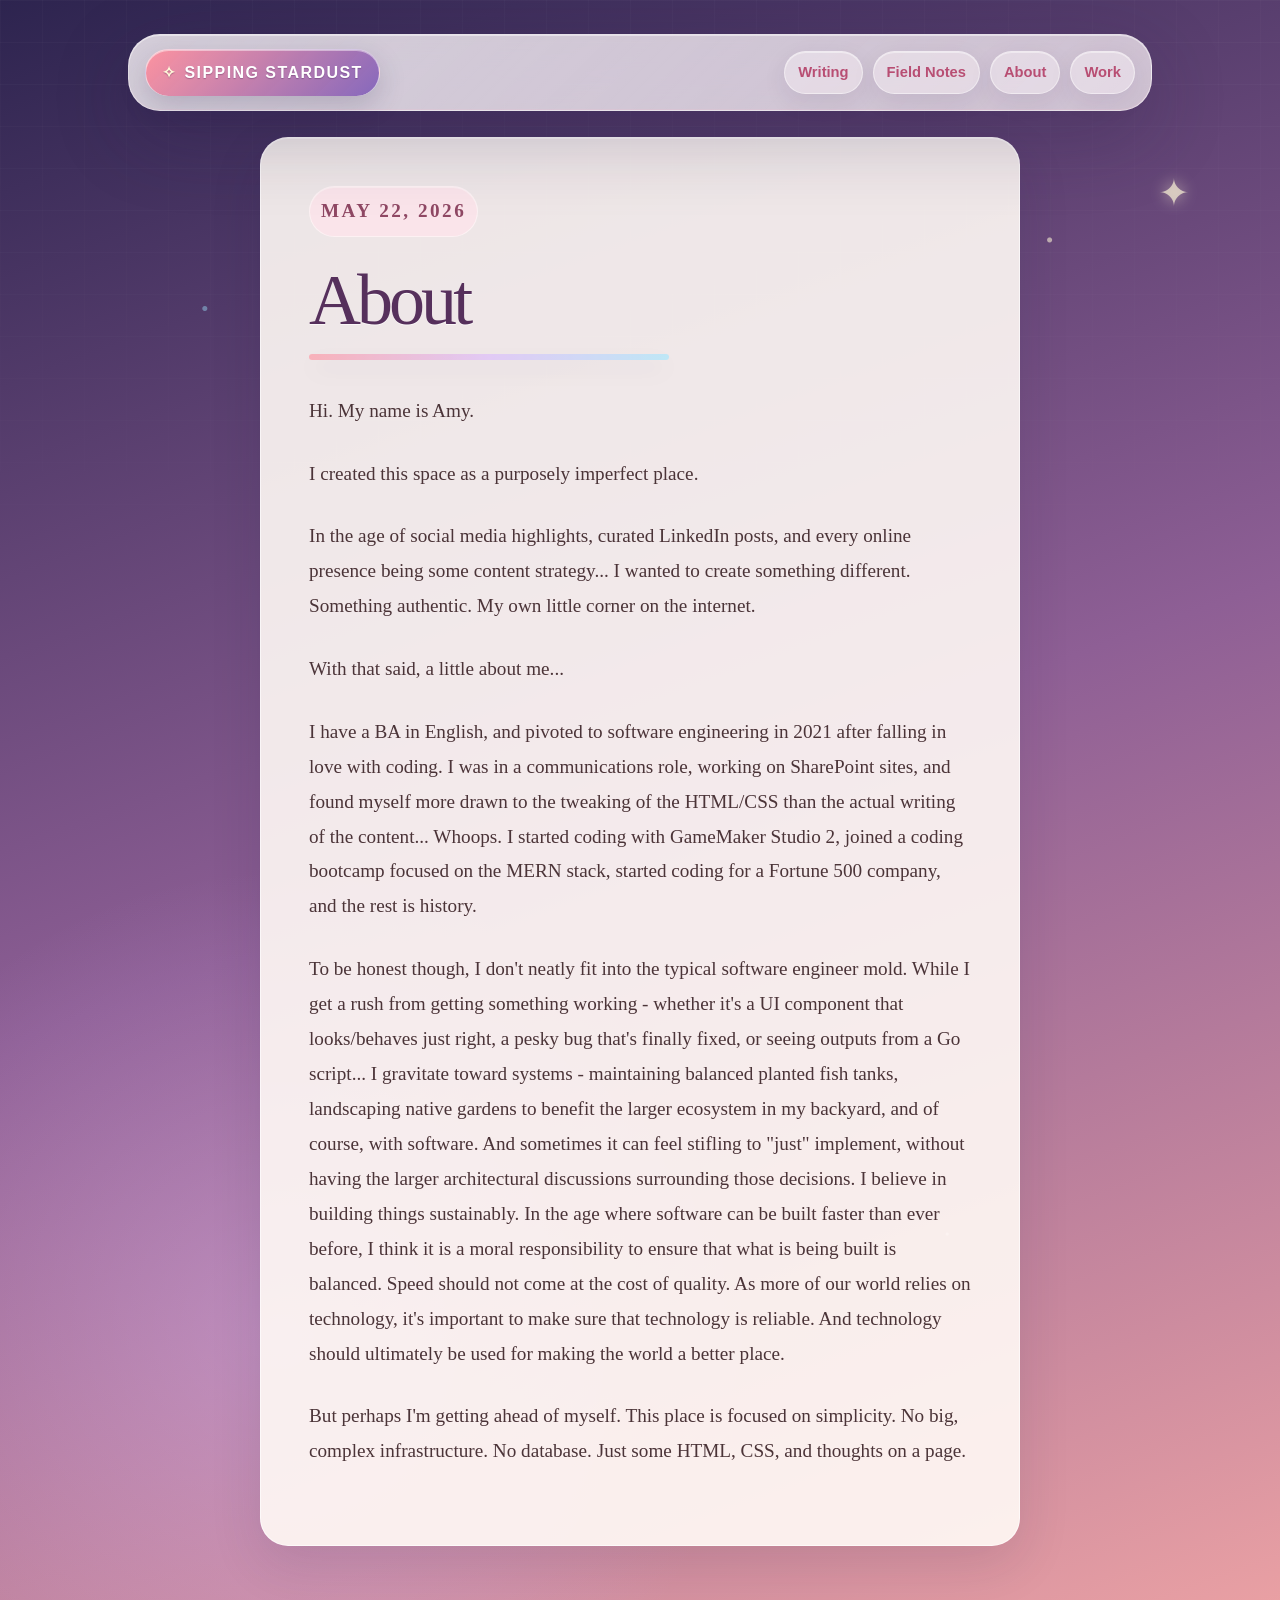
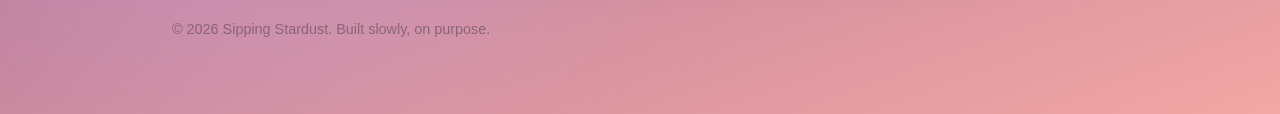
==== pages/about.html @ 6268b737 "sipping stardust initial commit" ====
<!DOCTYPE html>
<html lang="en">

<head>
    <meta charset="UTF-8" />
    <meta name="viewport" content="width=device-width, initial-scale=1.0" />
    <title>Why I’m Bringing Back Sipping Stardust</title>
    <meta name="description" content="A note on reviving Sipping Stardust as a small, quiet corner of the internet." />
    <link rel="stylesheet" href="../styles.css" />
</head>

<body>
    <div class="site-wrapper">
        <header>
            <a class="brand" href="../index.html">Sipping Stardust</a>
            <nav aria-label="Main navigation">
                <a href="../index.html#writing">Writing</a>
                <a href="../index.html#field-notes">Field Notes</a>
                <a href="../pages/about.html">About</a>
                <a href="../index.html#work">Work</a>
            </nav>
        </header>

        <main>
            <article class="essay">
                <p class="eyebrow">May 22, 2026</p>
                <h1>About</h1>
                <p>
                    Hi. My name is Amy.
                </p>
                <p>
                    I created this space as a purposely imperfect place.
                </p>
                <p>
                    In the age of social media highlights, curated LinkedIn posts, and every online presence being some
                    content strategy... I wanted to create something different. Something authentic. My own little
                    corner on the internet.
                </p>
                <p>
                    With that said, a little about me...
                </p>
                <p>
                    I have a BA in English, and pivoted to software engineering in 2021 after falling in love with
                    coding. I was in a communications role, working on SharePoint sites, and found myself more drawn to
                    the tweaking of the HTML/CSS than the actual writing of the content... Whoops. I started coding with
                    GameMaker Studio 2, joined a coding bootcamp focused on the MERN stack, started coding for a Fortune
                    500 company, and the rest is history.
                </p>
                <p>
                    To be honest though, I don't neatly fit into the typical software engineer mold. While I get a rush
                    from getting something working - whether it's a UI component that looks/behaves just right, a pesky
                    bug that's finally fixed, or seeing outputs from a Go script... I gravitate toward systems -
                    maintaining balanced planted fish tanks, landscaping native gardens to
                    benefit the larger ecosystem in my backyard, and of course, with software. And sometimes it can feel
                    stifling to "just" implement, without having the larger architectural discussions surrounding those
                    decisions. I believe in building things sustainably. In the age where software can be built faster
                    than ever before, I think it is a moral responsibility to ensure that what is being built is
                    balanced. Speed should not come at the cost of quality. As more of our world relies on technology,
                    it's important to make sure that technology is reliable. And technology should ultimately be used
                    for making the world a better place.
                </p>
                <p>
                    But perhaps I'm getting ahead of myself. This place is focused on simplicity. No big, complex
                    infrastructure. No database. Just some HTML, CSS, and thoughts on a page.
                </p>

            </article>
        </main>

        <footer>
            <p>© 2026 Sipping Stardust. Built slowly, on purpose.</p>
        </footer>
    </div>
</body>

</html>
---- styles.css ----
:root {
  --font-display: Georgia, "Times New Roman", serif;
  --font-ui: "Trebuchet MS", Verdana, Geneva, sans-serif;
  --bg-top: #2d244f;
  --bg-mid: #8e5f95;
  --bg-bottom: #f3a7a5;
  --glass: rgba(255, 248, 250, 0.68);
  --glass-strong: rgba(255, 248, 250, 0.82);
  --paper-solid: #fff8fa;
  --paper-pink: rgba(255, 228, 235, 0.66);
  --ink: #4f354b;
  --muted: #8b6476;
  --accent: #ff8f9c;
  --accent-dark: #b84e73;
  --accent-soft: #ffc2cc;
  --lavender: #d9b8ff;
  --lavender-dark: #7b5bb8;
  --sky: #9ee7ff;
  --cream: #fff7d8;
  --pearl: #fffaf2;
  --line: rgba(255, 255, 255, 0.48);
  --line-pink: rgba(255, 184, 205, 0.5);
  --shadow: rgba(36, 25, 68, 0.24);
  --inner-highlight: rgba(255, 255, 255, 0.42);
}

* {
  box-sizing: border-box;
}

html {
  scroll-behavior: smooth;
}

body {
  margin: 0;
  min-height: 100vh;
  font-family: var(--font-ui);
  background:
    radial-gradient(circle at 16% 18%, rgba(158, 231, 255, 0.42) 0 2px, transparent 3px),
    radial-gradient(circle at 82% 14%, rgba(255, 247, 216, 0.58) 0 2px, transparent 3px),
    radial-gradient(circle at 74% 72%, rgba(255, 255, 255, 0.45) 0 1px, transparent 2px),
    radial-gradient(circle at 22% 78%, rgba(217, 184, 255, 0.35), transparent 28%),
    linear-gradient(160deg, var(--bg-top) 0%, var(--bg-mid) 48%, var(--bg-bottom) 100%);
  color: var(--ink);
  line-height: 1.6;
}

body::before {
  content: "";
  position: fixed;
  inset: 0;
  pointer-events: none;
  background:
    linear-gradient(rgba(255,255,255,0.035) 1px, transparent 1px),
    linear-gradient(90deg, rgba(255,255,255,0.025) 1px, transparent 1px);
  background-size: 42px 42px;
  mask-image: linear-gradient(to bottom, rgba(0,0,0,0.8), transparent 76%);
}

body::after {
  content: "✦";
  position: fixed;
  right: 7vw;
  top: 18vh;
  color: rgba(255, 247, 216, 0.68);
  font-size: 2.4rem;
  text-shadow: 0 0 16px rgba(255, 247, 216, 0.6);
  pointer-events: none;
}

a {
  color: var(--accent-dark);
  text-decoration: none;
  border-bottom: 1px solid rgba(184, 78, 115, 0.28);
}

a:hover {
  color: var(--lavender-dark);
  border-bottom-color: rgba(123, 91, 184, 0.45);
}

.site-wrapper {
  position: relative;
  max-width: 1080px;
  margin: 0 auto;
  padding: 34px 28px;
}

header,
section {
  background:
    linear-gradient(135deg, rgba(255,255,255,0.34), rgba(255,255,255,0.08)),
    var(--glass);
  border: 1px solid var(--line);
  border-radius: 32px;
  box-shadow:
    0 24px 80px var(--shadow),
    inset 0 1px 0 var(--inner-highlight),
    inset 0 -1px 0 rgba(255, 184, 205, 0.16);
  backdrop-filter: blur(22px) saturate(1.22);
  -webkit-backdrop-filter: blur(22px) saturate(1.22);
}

header {
  display: flex;
  justify-content: space-between;
  align-items: center;
  gap: 18px;
  padding: 14px 16px;
  margin-bottom: 26px;
}

.brand {
  display: inline-flex;
  align-items: center;
  padding: 10px 16px;
  color: white;
  background: linear-gradient(135deg, rgba(255,143,156,0.92), rgba(123,91,184,0.88));
  border: 1px solid rgba(255,255,255,0.62);
  border-radius: 999px;
  font-weight: 900;
  letter-spacing: 0.09em;
  text-transform: uppercase;
  text-decoration: none;
  border-bottom: 0;
  box-shadow:
    inset 0 1px 0 rgba(255,255,255,0.45),
    0 10px 28px rgba(36, 25, 68, 0.18);
  text-shadow: 0 1px 1px rgba(74, 39, 82, 0.36);
}

.brand::before {
  content: "✧";
  margin-right: 8px;
  color: var(--cream);
}

nav {
  display: flex;
  align-items: center;
  flex-wrap: wrap;
  gap: 10px;
  font-size: 0.92rem;
}

nav a,
.button {
  display: inline-block;
  padding: 9px 13px;
  background: rgba(255, 248, 250, 0.42);
  border: 1px solid rgba(255, 255, 255, 0.46);
  border-radius: 999px;
  color: var(--accent-dark);
  text-decoration: none;
  font-weight: 800;
  box-shadow:
    inset 0 1px 0 rgba(255,255,255,0.42),
    0 8px 24px rgba(36, 25, 68, 0.08);
  transition: transform 160ms ease, box-shadow 160ms ease, background 160ms ease;
}

nav a:hover,
.button:hover {
  transform: translateY(-1px);
  background: rgba(255, 246, 250, 0.72);
  border-color: rgba(255,255,255,0.72);
  color: var(--lavender-dark);
  box-shadow:
    inset 0 1px 0 rgba(255,255,255,0.5),
    0 12px 30px rgba(36, 25, 68, 0.13);
}

nav a:active,
.button:active {
  transform: translateY(0);
}

.hero {
  position: relative;
  padding: 72px 48px 78px;
  margin-bottom: 26px;
  overflow: hidden;
}

.hero::before {
  content: "";
  position: absolute;
  top: 26px;
  right: 34px;
  width: 178px;
  height: 178px;
  border-radius: 999px;
  background:
    radial-gradient(circle at 34% 32%, rgba(255,255,255,0.76) 0 4px, transparent 5px),
    radial-gradient(circle at 66% 62%, rgba(255,247,216,0.62) 0 3px, transparent 4px),
    linear-gradient(135deg, rgba(158,231,255,0.34), rgba(217,184,255,0.46), rgba(255,143,156,0.28));
  border: 1px solid rgba(255,255,255,0.32);
  box-shadow: inset 0 1px 0 rgba(255,255,255,0.35);
  opacity: 0.78;
}

.hero::after {
  content: "☁︎ ✦";
  position: absolute;
  right: 52px;
  bottom: 40px;
  color: rgba(255, 250, 242, 0.38);
  font-size: 3.2rem;
  letter-spacing: 0.18em;
  pointer-events: none;
}

.eyebrow {
  display: inline-block;
  padding: 7px 11px;
  margin: 0 0 18px;
  color: var(--accent-dark);
  background: rgba(255, 246, 250, 0.46);
  border: 1px solid rgba(255, 255, 255, 0.48);
  border-radius: 999px;
  box-shadow: inset 0 1px 0 rgba(255,255,255,0.35);
  font-size: 0.76rem;
  font-weight: 900;
  text-transform: uppercase;
  letter-spacing: 0.13em;
}

h1,
h2,
h3 {
  font-family: var(--font-display);
  font-weight: 500;
}

p,
li {
  font-family: var(--font-ui);
}

h1 {
  position: relative;
  max-width: 760px;
  font-size: clamp(3.2rem, 8vw, 6.4rem);
  line-height: 0.95;
  letter-spacing: -0.055em;
  margin: 0 0 24px;
  color: #5a2f5f;
  text-shadow:
    0 1px 0 rgba(255, 250, 242, 0.72),
    0 6px 18px rgba(36, 25, 68, 0.2);
}

h1::after {
  content: "";
  display: block;
  width: min(360px, 70%);
  height: 10px;
  margin-top: 14px;
  border-radius: 999px;
  background: linear-gradient(90deg, var(--accent), var(--lavender), var(--sky));
  opacity: 0.78;
  box-shadow: 0 10px 26px rgba(36, 25, 68, 0.12);
}

.subtitle {
  position: relative;
  max-width: 660px;
  margin-bottom: 32px;
  font-family: var(--font-ui);
  font-size: clamp(1.1rem, 2.4vw, 1.35rem);
  color: var(--muted);
}

.button-row {
  display: flex;
  flex-wrap: wrap;
  gap: 12px;
}

.button {
  background: linear-gradient(135deg, rgba(255,143,156,0.92), rgba(184,78,115,0.9));
  color: white;
  border-color: rgba(255, 255, 255, 0.52);
  box-shadow:
    inset 0 1px 0 rgba(255,255,255,0.35),
    0 12px 32px rgba(184, 78, 115, 0.18);
}

.button.secondary {
  background: linear-gradient(135deg, rgba(217,184,255,0.78), rgba(158,231,255,0.5));
  color: #5f447d;
  border-color: rgba(255, 255, 255, 0.58);
}

section {
  position: relative;
  padding: 58px 44px 44px;
  margin-bottom: 26px;
  overflow: hidden;
}

section::before {
  content: "";
  position: absolute;
  top: 0;
  left: 0;
  right: 0;
  height: 26px;
  background: linear-gradient(90deg, rgba(255,143,156,0.58), rgba(217,184,255,0.62), rgba(158,231,255,0.38));
  border-radius: 31px 31px 0 0;
  box-shadow: inset 0 -1px 0 rgba(255,255,255,0.2);
}

section::after {
  content: "○  ○  ×";
  position: absolute;
  top: 5px;
  right: 18px;
  color: rgba(255,255,255,0.82);
  font-weight: 900;
  letter-spacing: 5px;
  font-size: 0.72rem;
}

h2 {
  position: relative;
  display: inline-block;
  margin: 0 0 28px;
  padding: 0 0 10px;
  font-size: clamp(2rem, 4vw, 3rem);
  line-height: 1.05;
  color: #6a356b;
  letter-spacing: -0.035em;
  text-shadow:
    0 1px 0 rgba(255, 250, 242, 0.72),
    0 8px 18px rgba(36, 25, 68, 0.14);
}

h2::after {
  content: "";
  position: absolute;
  left: 0;
  bottom: 0;
  width: 72%;
  height: 5px;
  border-radius: 999px;
  background: linear-gradient(90deg, var(--accent), var(--lavender), transparent);
  opacity: 0.72;
}

.grid {
  display: grid;
  grid-template-columns: repeat(3, 1fr);
  gap: 18px;
}

.card,
.post-preview,
.note {
  background:
    linear-gradient(135deg, rgba(255,255,255,0.38), rgba(255,255,255,0.12)),
    rgba(255, 250, 245, 0.5);
  border: 1px solid rgba(255, 255, 255, 0.42);
  border-radius: 24px;
  padding: 24px;
  box-shadow:
    inset 0 1px 0 rgba(255,255,255,0.32),
    0 14px 36px rgba(36, 25, 68, 0.08);
}

.card {
  min-height: 175px;
}

.card h3,
.post-preview h3 {
  margin-top: 0;
  margin-bottom: 10px;
  color: var(--accent-dark);
}

.card h3 {
  font-size: 1.35rem;
}

.card p,
.post-preview p {
  margin-bottom: 0;
  color: var(--muted);
}

.post-list {
  display: grid;
  gap: 18px;
}

.post-preview time {
  display: inline-block;
  margin-bottom: 12px;
  padding: 4px 9px;
  background: rgba(217, 184, 255, 0.42);
  border: 1px solid rgba(255, 255, 255, 0.42);
  border-radius: 999px;
  color: #664974;
  font-size: 0.8rem;
  font-weight: 800;
}

.post-preview h3 {
  font-size: 1.55rem;
}

.about {
  display: grid;
  grid-template-columns: 1.1fr 0.9fr;
  gap: 24px;
  align-items: start;
}

.note {
  background: linear-gradient(135deg, rgba(255,228,235,0.45), rgba(217,184,255,0.36));
  color: #744d66;
}

footer {
  position: relative;
  padding: 58px 44px 24px;
  color: var(--muted);
  font-size: 0.9rem;
  overflow: hidden;
}

.essay {
  max-width: 760px;
  margin: 0 auto;
  padding: 48px;
  background: rgba(255, 250, 246, 0.9);
  border: 1px solid rgba(255, 255, 255, 0.62);
  border-radius: 28px;
  box-shadow:
    inset 0 1px 0 rgba(255,255,255,0.45),
    0 18px 52px rgba(36, 25, 68, 0.12);
}

.essay .eyebrow {
  background: rgba(255, 228, 235, 0.72);
  color: #8f4864;
}

.essay h1 {
  font-size: clamp(2.55rem, 6vw, 4.5rem);
  line-height: 1.02;
  margin-bottom: 34px;
  color: #56305c;
  text-shadow: 0 1px 0 rgba(255, 255, 255, 0.7);
}

.essay h1::after {
  height: 6px;
  margin-top: 16px;
  opacity: 0.6;
}

.essay p,
.essay li {
  font-family: var(--font-display);
  font-size: clamp(1.08rem, 2vw, 1.2rem);
  line-height: 1.82;
  color: #4b3438;
}

.essay p {
  margin: 0 0 1.45em;
}

.essay a {
  color: #9b4868;
  border-bottom: 1px solid rgba(155, 72, 104, 0.35);
}

.essay blockquote {
  margin: 2rem 0;
  padding: 0.25rem 0 0.25rem 1.25rem;
  border-left: 4px solid rgba(255, 143, 156, 0.56);
  color: #6b4b55;
  font-style: italic;
}

.essay hr {
  border: 0;
  height: 1px;
  margin: 2.5rem 0;
  background: linear-gradient(90deg, transparent, rgba(184, 78, 115, 0.28), transparent);
}

@media (max-width: 760px) {
  .site-wrapper {
    padding: 18px 14px;
  }

  header {
    flex-direction: column;
    align-items: flex-start;
  }

  .brand {
    width: 100%;
    justify-content: center;
  }

  nav {
    align-items: flex-start;
  }

  .hero,
  section,
  footer {
    padding-left: 22px;
    padding-right: 22px;
  }

  .hero::before {
    opacity: 0.28;
  }

  .hero::after {
    right: 22px;
    bottom: 18px;
    font-size: 2rem;
  }

  .grid,
  .about {
    grid-template-columns: 1fr;
  }
}
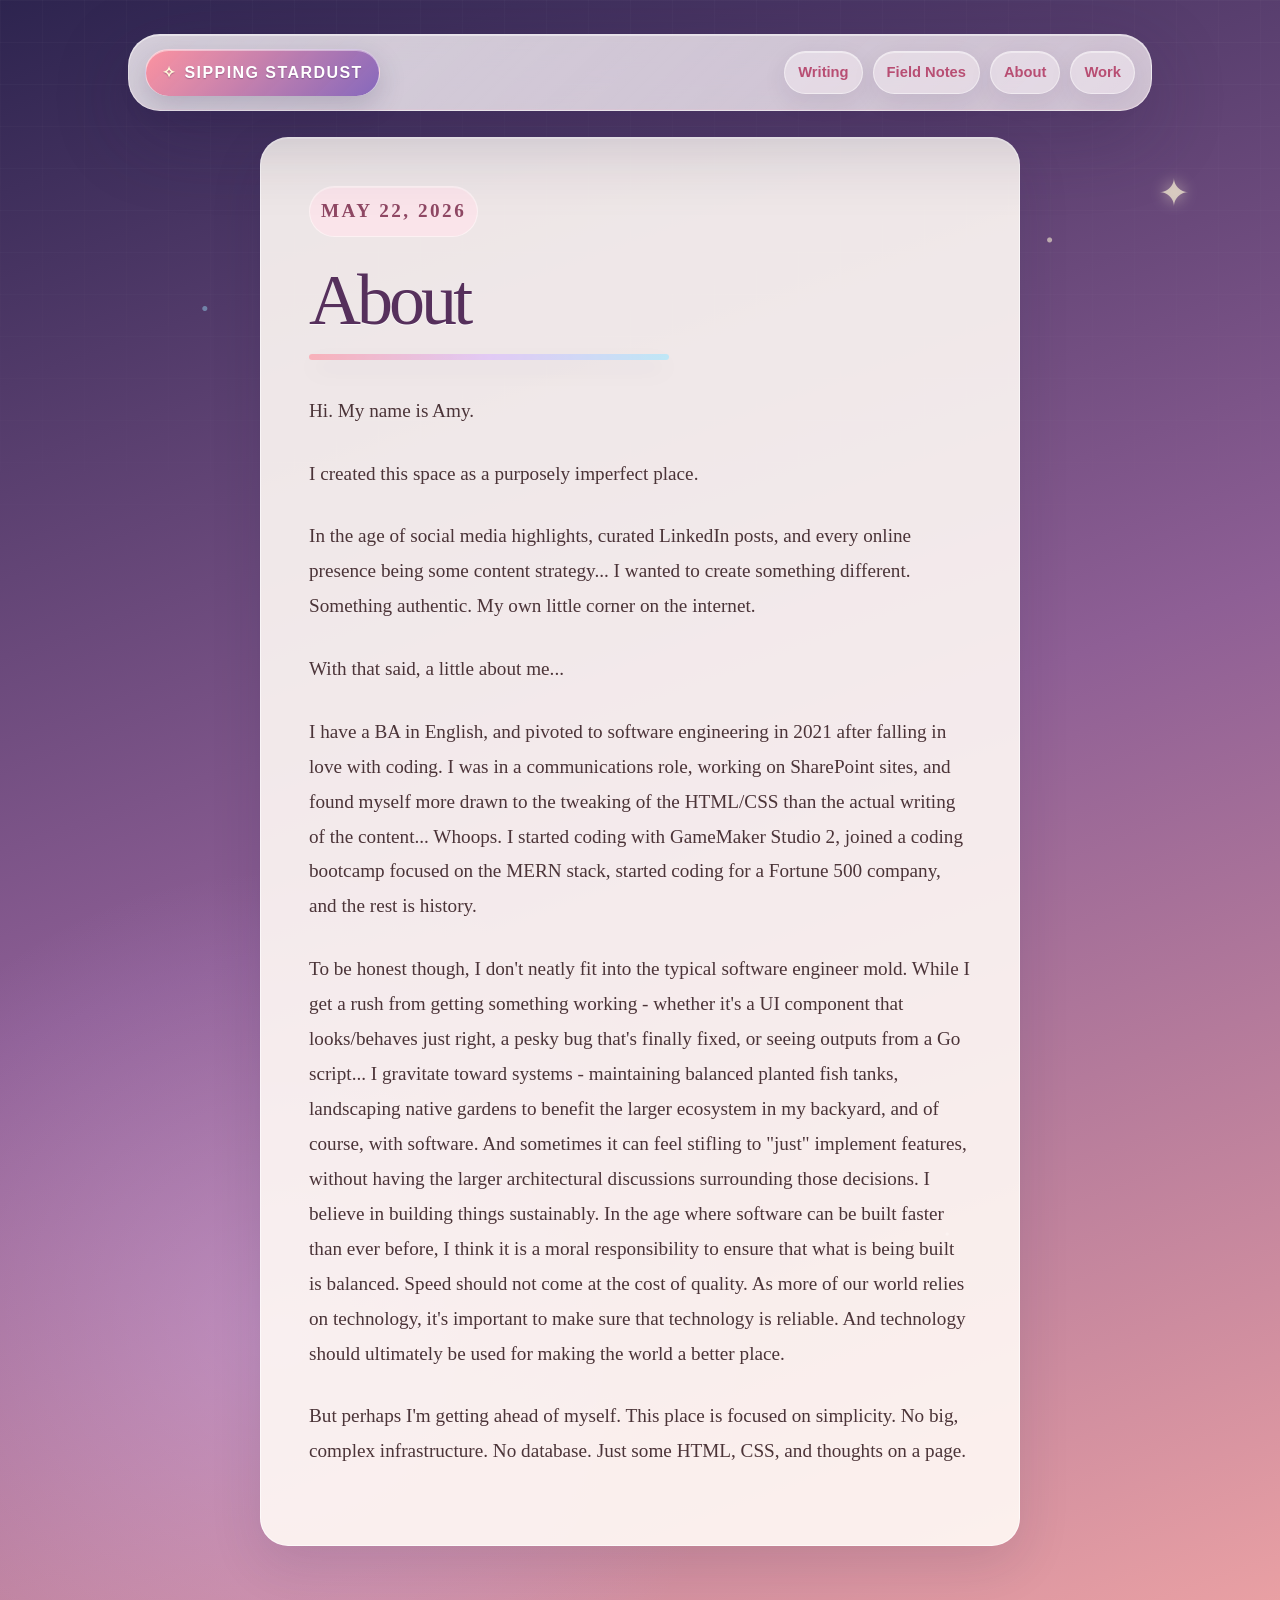
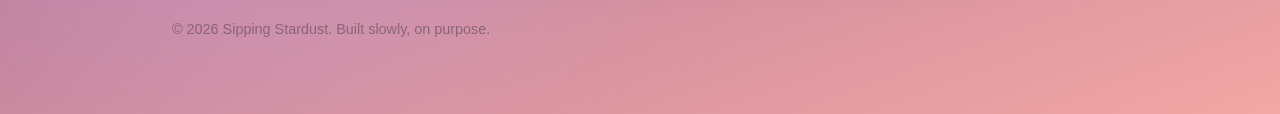
==== commit d33a5b87: "new post, small edits" ====
--- a/pages/about.html
+++ b/pages/about.html
@@ -5,7 +5,7 @@
     <meta charset="UTF-8" />
     <meta name="viewport" content="width=device-width, initial-scale=1.0" />
     <title>Why I’m Bringing Back Sipping Stardust</title>
-    <meta name="description" content="A note on reviving Sipping Stardust as a small, quiet corner of the internet." />
+    <meta name="description" content="A note on reviving Sipping Stardust" />
     <link rel="stylesheet" href="../styles.css" />
 </head>
 
@@ -52,7 +52,7 @@
                     bug that's finally fixed, or seeing outputs from a Go script... I gravitate toward systems -
                     maintaining balanced planted fish tanks, landscaping native gardens to
                     benefit the larger ecosystem in my backyard, and of course, with software. And sometimes it can feel
-                    stifling to "just" implement, without having the larger architectural discussions surrounding those
+                    stifling to "just" implement features, without having the larger architectural discussions surrounding those
                     decisions. I believe in building things sustainably. In the age where software can be built faster
                     than ever before, I think it is a moral responsibility to ensure that what is being built is
                     balanced. Speed should not come at the cost of quality. As more of our world relies on technology,
